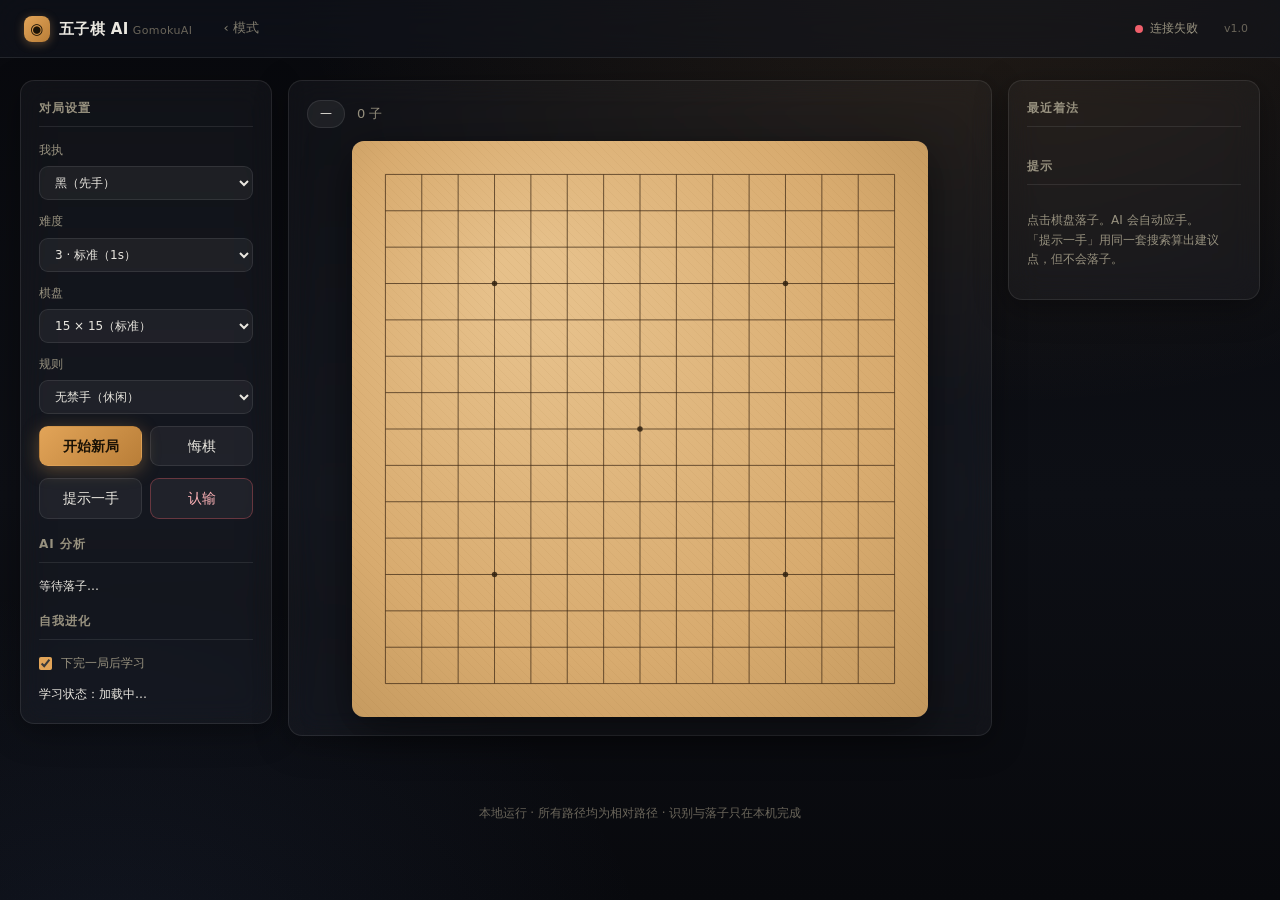
==== web/local.html @ 96d910c7 "五子棋 AI web 版：人机对弈 + 在线学习 + 实验室调参 + 网友对局采集" ====
<!DOCTYPE html>
<html lang="zh-CN">
<head>
<meta charset="UTF-8">
<meta name="viewport" content="width=device-width, initial-scale=1.0">
<title>人机对弈 · GomokuAI</title>
<link rel="stylesheet" href="static/style.css">
</head>
<body>

<header class="topbar">
  <a class="brand" href="hub.html">
    <span class="mark">◉</span>
    <span>五子棋 AI<span class="sub"> GomokuAI</span></span>
  </a>
  <nav class="nav">
    <a href="hub.html" class="back">‹ 模式</a>
  </nav>
  <div class="conn"><span id="dot" class="dot"></span><span id="connText">连接中…</span></div>
  <span id="ver" class="ver" title="版本">v1.0</span>
</header>

<main class="page">
<section class="layout">
  <aside class="panel side">
    <h2>对局设置</h2>
    <label>我执
      <select id="humanColor">
        <option value="1">黑（先手）</option>
        <option value="2">白（后手）</option>
      </select>
    </label>
    <label>难度
      <select id="level">
        <option value="1">1 · 很快（0.15s）</option>
        <option value="2">2 · 快速（0.4s）</option>
        <option value="3" selected>3 · 标准（1s）</option>
        <option value="4">4 · 较强（2.5s）</option>
        <option value="5">5 · 最强（5s）</option>
      </select>
    </label>
    <label>棋盘
      <select id="boardSize">
        <option value="15" selected>15 × 15（标准）</option>
        <option value="13">13 × 13</option>
        <option value="19">19 × 19</option>
      </select>
    </label>
    <label>规则
      <select id="rules">
        <option value="casual" selected>无禁手（休闲）</option>
        <option value="renju">连珠（黑方禁手）</option>
      </select>
    </label>
    <div class="row">
      <button id="btnNew" class="primary">开始新局</button>
      <button id="btnUndo">悔棋</button>
    </div>
    <div class="row">
      <button id="btnHint">提示一手</button>
      <button id="btnResign" class="danger">认输</button>
    </div>

    <h2>AI 分析</h2>
    <div id="analysis" class="kv small">等待落子…</div>

    <h2>自我进化</h2>
    <label class="switchrow">
      <input type="checkbox" id="learnToggle" checked>
      <span>下完一局后学习</span>
    </label>
    <div id="learnStatus" class="kv small">学习状态：加载中…</div>
  </aside>

  <div class="panel boardwrap">
    <div class="statusbar">
      <span id="turnBadge" class="badge">—</span>
      <span id="stoneCount" class="muted">0 子</span>
      <span class="spacer"></span>
      <span id="thinking" class="thinking hidden">AI 思考中<span class="dots"></span></span>
    </div>
    <div id="board" class="board"></div>
    <div id="result" class="result hidden"></div>
  </div>

  <aside class="panel side">
    <h2>最近着法</h2>
    <ol id="moves" class="moves"></ol>
    <h2>提示</h2>
    <p class="small muted">
      点击棋盘落子。AI 会自动应手。<br>
      「提示一手」用同一套搜索算出建议点，但不会落子。
    </p>
  </aside>
</section>
</main>

<footer class="foot">本地运行 · 所有路径均为相对路径 · 识别与落子只在本机完成</footer>

<script src="static/socket.io.min.js"></script>
<script src="config.js"></script>
<script src="static/app.js"></script>
<script>window.PAGE = "local";</script>
</body>
</html>
---- web/static/style.css ----
/* ============================================================
   五子棋 AI · 助手 —— 深色玻璃拟态 + 暖金木棋
   零构建：纯 CSS，复刻 glassmorphism / shadcn 现代美学。
   设计语言：深黑底 + 径向暖金光晕 + 磨砂玻璃卡片 + 暖金点缀。
   ============================================================ */
:root {
  /* 底色 */
  --bg0: #08090d;
  --bg1: #0d0f15;
  --bg2: #12151d;
  /* 玻璃 */
  --glass: rgba(255, 255, 255, 0.035);
  --glass-strong: rgba(255, 255, 255, 0.06);
  --glass-brd: rgba(255, 255, 255, 0.09);
  --glass-brd-strong: rgba(255, 255, 255, 0.16);
  /* 文字 */
  --text: #eae7e0;
  --muted: #97917f;
  --faint: #6a655a;
  /* 暖金 */
  --gold: #e2a458;
  --gold2: #f4c47f;
  --gold-deep: #b97e38;
  --gold-glow: rgba(226, 164, 88, 0.35);
  /* 功能色 */
  --ok: #3ecf8e;
  --warn: #e8b04b;
  --danger: #ef5f6b;
  /* 棋盘 */
  --wood: #d8ab6f;
  --wood2: #c2945a;
  --wood-dark: #a97a44;
  --radius: 14px;
  --radius-sm: 9px;
}

* { box-sizing: border-box; }

html, body { height: 100%; }

body {
  margin: 0;
  color: var(--text);
  font: 14px/1.6 "Segoe UI", "PingFang SC", "Microsoft YaHei", system-ui, sans-serif;
  background:
    radial-gradient(1200px 800px at 78% -8%, rgba(226, 164, 88, 0.13), transparent 60%),
    radial-gradient(1000px 700px at 8% 108%, rgba(96, 130, 200, 0.10), transparent 55%),
    linear-gradient(180deg, var(--bg0), var(--bg1) 55%, var(--bg0));
  background-attachment: fixed;
  -webkit-font-smoothing: antialiased;
}

a { color: inherit; }

/* ---------- 顶栏（内页） ---------- */
.topbar {
  display: flex; align-items: center; gap: 18px;
  padding: 0 24px; height: 58px;
  background: rgba(18, 21, 29, 0.6);
  backdrop-filter: blur(18px) saturate(140%);
  -webkit-backdrop-filter: blur(18px) saturate(140%);
  border-bottom: 1px solid var(--glass-brd);
  position: sticky; top: 0; z-index: 30;
}
.brand {
  display: flex; align-items: center; gap: 9px;
  font-size: 15px; font-weight: 700; letter-spacing: .4px;
  text-decoration: none; color: var(--text);
}
.brand .mark {
  width: 26px; height: 26px; border-radius: 8px;
  display: grid; place-items: center;
  background: linear-gradient(135deg, var(--gold), var(--gold-deep));
  color: #1a1206; font-size: 15px; font-weight: 800;
  box-shadow: 0 2px 10px var(--gold-glow);
}
.brand .sub { color: var(--faint); font-weight: 400; font-size: 11px; }
.nav { display: flex; gap: 2px; flex: 1; }
.nav a {
  color: var(--muted); text-decoration: none;
  padding: 7px 13px; border-radius: 9px; font-size: 13px;
  transition: color .15s, background .15s;
}
.nav a:hover { background: var(--glass-strong); color: var(--text); }
.nav a.active {
  background: linear-gradient(135deg, rgba(226,164,88,.18), rgba(185,126,56,.12));
  color: var(--gold2); border: 1px solid var(--glass-brd);
}
.nav .back { margin-right: 8px; opacity: .85; }

.conn { display: flex; align-items: center; gap: 7px; font-size: 12px; color: var(--muted); }
.dot { width: 8px; height: 8px; border-radius: 50%; background: var(--danger); }
.dot.on { background: var(--ok); box-shadow: 0 0 10px var(--ok); }

/* 版本号（彩蛋入口） */
.ver {
  font-size: 11px; color: var(--faint); cursor: default;
  user-select: none; padding: 3px 8px; border-radius: 6px;
  transition: color .15s;
}
.ver:hover { color: var(--muted); }
.ver.hot { color: var(--gold2); animation: verPop .3s ease; }
@keyframes verPop { 50% { transform: scale(1.18); } }

/* ---------- 布局 ---------- */
.page { padding: 22px 20px 48px; max-width: 1360px; margin: 0 auto; }
.layout {
  display: grid;
  grid-template-columns: 252px minmax(0, 1fr) 252px;
  gap: 16px;
  align-items: start;
}
@media (max-width: 1200px) {
  .layout { grid-template-columns: 230px minmax(0, 1fr) 230px; }
}
@media (max-width: 980px) {
  .layout { grid-template-columns: 1fr; }
}

.panel {
  background: var(--glass);
  backdrop-filter: blur(14px) saturate(130%);
  -webkit-backdrop-filter: blur(14px) saturate(130%);
  border: 1px solid var(--glass-brd);
  border-radius: var(--radius);
  padding: 18px;
  box-shadow: 0 8px 32px rgba(0,0,0,.35);
}
.panel.side { display: flex; flex-direction: column; gap: 12px; }
.panel h2 {
  font-size: 12px; font-weight: 700; color: var(--muted);
  text-transform: uppercase; letter-spacing: 1px;
  margin: 4px 0 2px; padding-bottom: 8px;
  border-bottom: 1px solid var(--glass-brd);
}
.panel h2:first-child { margin-top: 0; }
.panel h3 { font-size: 13px; color: var(--muted); margin: 16px 0 8px; }

label {
  display: flex; flex-direction: column; gap: 6px;
  font-size: 12px; color: var(--muted);
}
label.check { flex-direction: row; align-items: center; gap: 8px; }
label.row-inline { flex-direction: row; align-items: center; }
label.switchrow { flex-direction: row; align-items: center; gap: 9px; cursor: pointer; color: var(--text); }
label.switchrow input { margin: 0; }
label.switchrow span { color: var(--muted); }

select, input[type=number], input[type=text], input[type=password], button {
  font: inherit;
  background: rgba(255,255,255,.05);
  color: var(--text);
  border: 1px solid var(--glass-brd);
  border-radius: var(--radius-sm);
  padding: 8px 11px;
  outline: none;
  transition: border-color .15s, background .15s;
}
select:focus, input:focus { border-color: var(--gold); background: rgba(255,255,255,.07); }
select[size] { padding: 4px; }
select[size] option { padding: 5px 7px; border-radius: 4px; background: var(--bg2); }
input[type=checkbox] { accent-color: var(--gold); }

button {
  cursor: pointer;
  transition: transform .1s, background .15s, border-color .15s, box-shadow .15s;
  white-space: nowrap; font-weight: 500;
}
button:hover { background: rgba(255,255,255,.1); border-color: var(--glass-brd-strong); }
button:active { transform: translateY(1px); }
button.primary {
  background: linear-gradient(135deg, var(--gold), var(--gold-deep));
  border-color: transparent; color: #1a1206; font-weight: 700;
  box-shadow: 0 4px 18px var(--gold-glow);
}
button.primary:hover { filter: brightness(1.08); box-shadow: 0 6px 24px var(--gold-glow); }
button.ghost { background: transparent; }
button.danger { color: #ffb3b8; border-color: rgba(239,95,107,.35); }
button.danger:hover { background: rgba(239,95,107,.14); }
button.block { width: 100%; }
button:disabled { opacity: .4; cursor: not-allowed; }

.row { display: flex; gap: 8px; }
.row > button { flex: 1; }

.kv { display: flex; flex-direction: column; gap: 5px; }
.kv .k { color: var(--muted); }
.kv .v { color: var(--text); font-variant-numeric: tabular-nums; }
.kv > div { display: flex; justify-content: space-between; gap: 10px; }
.kv > div .v { text-align: right; word-break: break-all; }

.small { font-size: 12px; }
.muted { color: var(--muted); }
.hidden { display: none !important; }
.spacer { flex: 1; }
pre, code, .mono { font-family: "Cascadia Mono", "JetBrains Mono", Consolas, monospace; }
pre.code {
  background: rgba(0,0,0,.3); border: 1px solid var(--glass-brd); border-radius: var(--radius-sm);
  padding: 11px; font-size: 12px; overflow: auto; margin: 0;
  max-height: 230px; white-space: pre-wrap; word-break: break-word;
}

/* ---------- 落地页 ---------- */
.hero {
  min-height: 100vh;
  display: flex; flex-direction: column;
  align-items: center; justify-content: center;
  text-align: center; padding: 40px 24px;
  position: relative; overflow: hidden;
}
.hero .board-mini {
  position: absolute; inset: 0; pointer-events: none; opacity: .5;
}
.hero .board-mini canvas {
  position: absolute; left: 50%; top: 50%;
  transform: translate(-50%, -50%);
  width: min(88vh, 68vw); height: min(88vh, 68vw);
  border-radius: 16px; box-shadow: 0 20px 80px rgba(0,0,0,.6);
}
.hero .veil {
  position: absolute; inset: 0;
  background:
    radial-gradient(60% 60% at 50% 42%, rgba(8,9,13,.55), rgba(8,9,13,.92) 75%);
}
.hero .inner { position: relative; z-index: 2; }
.hero .eyebrow {
  font-size: 13px; letter-spacing: 4px; color: var(--gold2);
  text-transform: uppercase; margin-bottom: 18px;
}
.hero h1 {
  font-size: clamp(40px, 7vw, 72px); margin: 0; font-weight: 800;
  letter-spacing: 2px; line-height: 1.05;
  background: linear-gradient(180deg, #fff, #d9cfbb);
  -webkit-background-clip: text; background-clip: text; color: transparent;
}
.hero .tagline {
  font-size: 17px; color: var(--muted); margin: 20px 0 0; max-width: 560px;
}
.hero .cta { margin-top: 40px; }
.btn-lg {
  font-size: 16px; padding: 15px 44px; border-radius: 14px;
  font-weight: 700;
}
.hero .hint { margin-top: 26px; font-size: 12px; color: var(--faint); }
.hero .footline {
  position: absolute; bottom: 22px; left: 0; right: 0; z-index: 2;
  font-size: 12px; color: var(--faint);
}

/* ---------- 模式选择（hub） ---------- */
.hub { min-height: 100vh; display: flex; flex-direction: column; align-items: center; justify-content: center; padding: 40px 24px; }
.hub h1 { font-size: 26px; font-weight: 700; margin: 0 0 6px; }
.hub .sub { color: var(--muted); margin: 0 0 36px; }
.cards { display: flex; gap: 22px; flex-wrap: wrap; justify-content: center; }
.card {
  width: 300px; padding: 30px 28px; border-radius: 18px;
  background: var(--glass);
  backdrop-filter: blur(16px) saturate(130%);
  -webkit-backdrop-filter: blur(16px) saturate(130%);
  border: 1px solid var(--glass-brd);
  text-decoration: none; color: var(--text);
  display: flex; flex-direction: column; gap: 12px;
  transition: transform .18s, border-color .18s, box-shadow .18s;
  position: relative; overflow: hidden;
}
.card:hover {
  transform: translateY(-5px);
  border-color: var(--glass-brd-strong);
  box-shadow: 0 18px 50px rgba(0,0,0,.5), 0 0 0 1px var(--gold-glow);
}
.card .icon {
  width: 52px; height: 52px; border-radius: 14px;
  display: grid; place-items: center; font-size: 24px;
  background: linear-gradient(135deg, var(--gold), var(--gold-deep));
  color: #1a1206; box-shadow: 0 6px 20px var(--gold-glow);
}
.card.alt .icon {
  background: linear-gradient(135deg, #6b8fd4, #4a5f9e);
  color: #0c1220; box-shadow: 0 6px 20px rgba(107,143,212,.35);
}
.card h2 { font-size: 19px; margin: 4px 0 0; }
.card p { color: var(--muted); font-size: 13px; margin: 0; line-height: 1.5; }
.card .go { margin-top: auto; color: var(--gold2); font-size: 13px; font-weight: 600; }
.card .go::after { content: " →"; }

/* ---------- 棋盘 ---------- */
.boardwrap { display: flex; flex-direction: column; gap: 12px; justify-content: center; }
.statusbar {
  display: flex; align-items: center; gap: 12px;
  font-size: 13px; min-height: 30px; flex-wrap: wrap;
}
.badge {
  background: rgba(255,255,255,.06); border: 1px solid var(--glass-brd);
  padding: 3px 12px; border-radius: 20px; font-size: 12px;
}
.badge.live { border-color: rgba(62,207,142,.5); color: var(--ok); }
.badge.err { border-color: rgba(239,95,107,.5); color: #ff9aa1; }
.badge.think { border-color: rgba(232,176,75,.5); color: var(--warn); }

.board {
  position: relative;
  width: min(64vh, 100%);
  aspect-ratio: 1 / 1;
  margin: 0 auto;
  border-radius: 12px;
  box-shadow: 0 12px 44px rgba(0,0,0,.55), inset 0 0 0 1px rgba(255,255,255,.14);
  user-select: none;
  overflow: hidden;
}
.board canvas { display: block; width: 100%; height: 100%; }

.result {
  text-align: center; font-size: 18px; font-weight: 700;
  padding: 14px; border-radius: 12px;
  background: rgba(255,255,255,.04); border: 1px solid var(--glass-brd);
}
.result.win { border-color: rgba(62,207,142,.5); color: #7ee9b5; }
.result.lose { border-color: rgba(239,95,107,.5); color: #ff9aa1; }
.result.draw { border-color: rgba(232,176,75,.5); color: var(--warn); }

.thinking { color: var(--warn); font-size: 13px; }
.dots::after {
  content: ""; animation: dots 1.2s steps(4, end) infinite;
}
@keyframes dots {
  0% { content: ""; } 25% { content: "."; } 50% { content: ".."; } 75% { content: "..."; }
}

/* ---------- 着法列表 ---------- */
.moves {
  margin: 0; padding-left: 22px; font-size: 12px;
  max-height: 280px; overflow: auto; color: var(--muted);
  font-variant-numeric: tabular-nums;
}
.moves li { padding: 2px 0; }
.moves li.ai { color: var(--gold2); }
.moves li.sync { color: #7e9bd4; }
.moves li:last-child { color: var(--text); font-weight: 600; }

/* ---------- 日志 ---------- */
.log {
  background: rgba(0,0,0,.3); border: 1px solid var(--glass-brd); border-radius: var(--radius-sm);
  padding: 9px 11px; font-size: 12px; height: 190px; overflow: auto;
  font-family: "Cascadia Mono", Consolas, monospace;
}
.log.tall { height: 400px; }
.log .l { padding: 2px 0; color: var(--muted); border-bottom: 1px solid rgba(255,255,255,.04); }
.log .l b { color: var(--text); font-weight: 500; }
.log .l.ok { color: #7ee9b5; }
.log .l.warn { color: var(--warn); }
.log .l.err { color: #ff9aa1; }

/* ---------- 识别预览 ---------- */
.preview {
  background: rgba(0,0,0,.3); border: 1px solid var(--glass-brd); border-radius: var(--radius-sm);
  min-height: 150px; display: flex; align-items: center; justify-content: center;
  overflow: hidden;
}
.preview img, .shot img { display: block; width: 100%; height: auto; }
.shotwrap { display: flex; flex-direction: column; gap: 12px; }
.shot {
  background: rgba(0,0,0,.3); border: 1px solid var(--glass-brd); border-radius: var(--radius-sm);
  min-height: 300px; display: flex; align-items: center; justify-content: center;
  overflow: auto;
}
.gridtext {
  background: rgba(0,0,0,.3); border: 1px solid var(--glass-brd); border-radius: var(--radius-sm);
  padding: 10px; font-size: 12px; margin: 0; overflow: auto; max-height: 300px;
  line-height: 1.35;
}
.statline { display: flex; gap: 22px; flex-wrap: wrap; }
.statline b { color: var(--text); font-weight: 500; }

/* ---------- 实验室解锁 ---------- */
.lockbox {
  max-width: 420px; margin: 60px auto; text-align: center;
}
.lockbox .big { font-size: 40px; margin-bottom: 10px; }
.lockbox input { width: 100%; text-align: center; letter-spacing: 2px; margin: 14px 0; }

.foot {
  text-align: center; color: var(--faint); font-size: 12px;
  padding: 20px 0 26px;
}
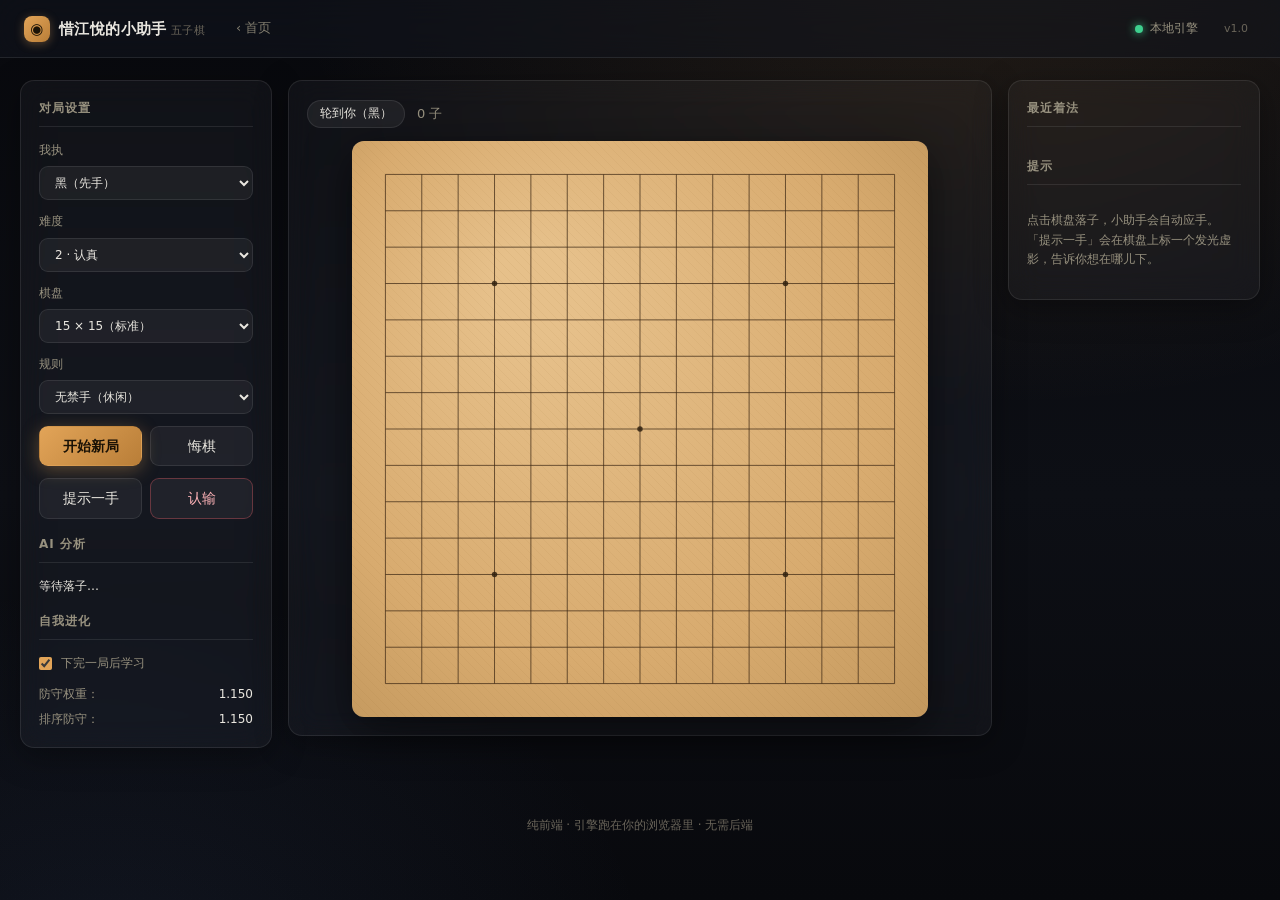
==== commit 1d0584ef: "三档难度重构：实测排名定档，修复右下角落子+提示虚影 - 难度从 5 档砍成 3 档（敷衍/认真/全力），参数由循环赛实测选出而非拍脑袋 - 修复平局兜底总取右下角：同分改为越靠天元越优先，根节点收集" ====
--- a/web/local.html
+++ b/web/local.html
@@ -3,20 +3,20 @@
 <head>
 <meta charset="UTF-8">
 <meta name="viewport" content="width=device-width, initial-scale=1.0">
-<title>人机对弈 · GomokuAI</title>
+<title>对弈 · 惜江悅的小助手</title>
 <link rel="stylesheet" href="static/style.css">
 </head>
 <body>
 
 <header class="topbar">
-  <a class="brand" href="hub.html">
+  <a class="brand" href="index.html">
     <span class="mark">◉</span>
-    <span>五子棋 AI<span class="sub"> GomokuAI</span></span>
+    <span>惜江悅的小助手<span class="sub"> 五子棋</span></span>
   </a>
   <nav class="nav">
-    <a href="hub.html" class="back">‹ 模式</a>
+    <a href="index.html" class="back">‹ 首页</a>
   </nav>
-  <div class="conn"><span id="dot" class="dot"></span><span id="connText">连接中…</span></div>
+  <div class="conn"><span id="dot" class="dot on"></span><span id="connText">本地引擎</span></div>
   <span id="ver" class="ver" title="版本">v1.0</span>
 </header>
 
@@ -32,11 +32,9 @@
     </label>
     <label>难度
       <select id="level">
-        <option value="1">1 · 很快（0.15s）</option>
-        <option value="2">2 · 快速（0.4s）</option>
-        <option value="3" selected>3 · 标准（1s）</option>
-        <option value="4">4 · 较强（2.5s）</option>
-        <option value="5">5 · 最强（5s）</option>
+        <option value="1">1 · 敷衍</option>
+        <option value="2" selected>2 · 认真</option>
+        <option value="3">3 · 全力</option>
       </select>
     </label>
     <label>棋盘
@@ -77,9 +75,10 @@
       <span id="turnBadge" class="badge">—</span>
       <span id="stoneCount" class="muted">0 子</span>
       <span class="spacer"></span>
-      <span id="thinking" class="thinking hidden">AI 思考中<span class="dots"></span></span>
+      <span id="thinking" class="thinking hidden">小助手正在想<span class="dots"></span></span>
     </div>
     <div id="board" class="board"></div>
+    <div id="persona" class="persona hidden"></div>
     <div id="result" class="result hidden"></div>
   </div>
 
@@ -88,17 +87,18 @@
     <ol id="moves" class="moves"></ol>
     <h2>提示</h2>
     <p class="small muted">
-      点击棋盘落子。AI 会自动应手。<br>
-      「提示一手」用同一套搜索算出建议点，但不会落子。
+      点击棋盘落子，小助手会自动应手。<br>
+      「提示一手」会在棋盘上标一个发光虚影，告诉你想在哪儿下。
     </p>
   </aside>
 </section>
 </main>
 
-<footer class="foot">本地运行 · 所有路径均为相对路径 · 识别与落子只在本机完成</footer>
+<footer class="foot">纯前端 · 引擎跑在你的浏览器里 · 无需后端</footer>
 
-<script src="static/socket.io.min.js"></script>
 <script src="config.js"></script>
+<script src="static/engine.js"></script>
+<script src="static/persona.js"></script>
 <script src="static/app.js"></script>
 <script>window.PAGE = "local";</script>
 </body>
--- a/web/static/style.css
+++ b/web/static/style.css
@@ -318,6 +318,28 @@
 .result.lose { border-color: rgba(239,95,107,.5); color: #ff9aa1; }
 .result.draw { border-color: rgba(232,176,75,.5); color: var(--warn); }
 
+/* 台词气泡：AI 说话的地方 */
+.persona {
+  margin-top: 12px;
+  padding: 10px 14px;
+  border-radius: 12px;
+  font-size: 13px;
+  line-height: 1.55;
+  background: rgba(255,255,255,.045);
+  border: 1px solid var(--glass-brd);
+  border-left: 3px solid var(--gold);
+  color: var(--text);
+  animation: personaIn .22s ease-out;
+}
+.persona.win { border-left-color: #3ecf8e; }
+.persona.lose { border-left-color: #ef5f6b; }
+.persona.draw { border-left-color: var(--warn); }
+.persona.taunt, .persona.warn { border-left-color: var(--warn); color: var(--warn); }
+@keyframes personaIn {
+  from { opacity: 0; transform: translateY(-4px); }
+  to { opacity: 1; transform: none; }
+}
+
 .thinking { color: var(--warn); font-size: 13px; }
 .dots::after {
   content: ""; animation: dots 1.2s steps(4, end) infinite;
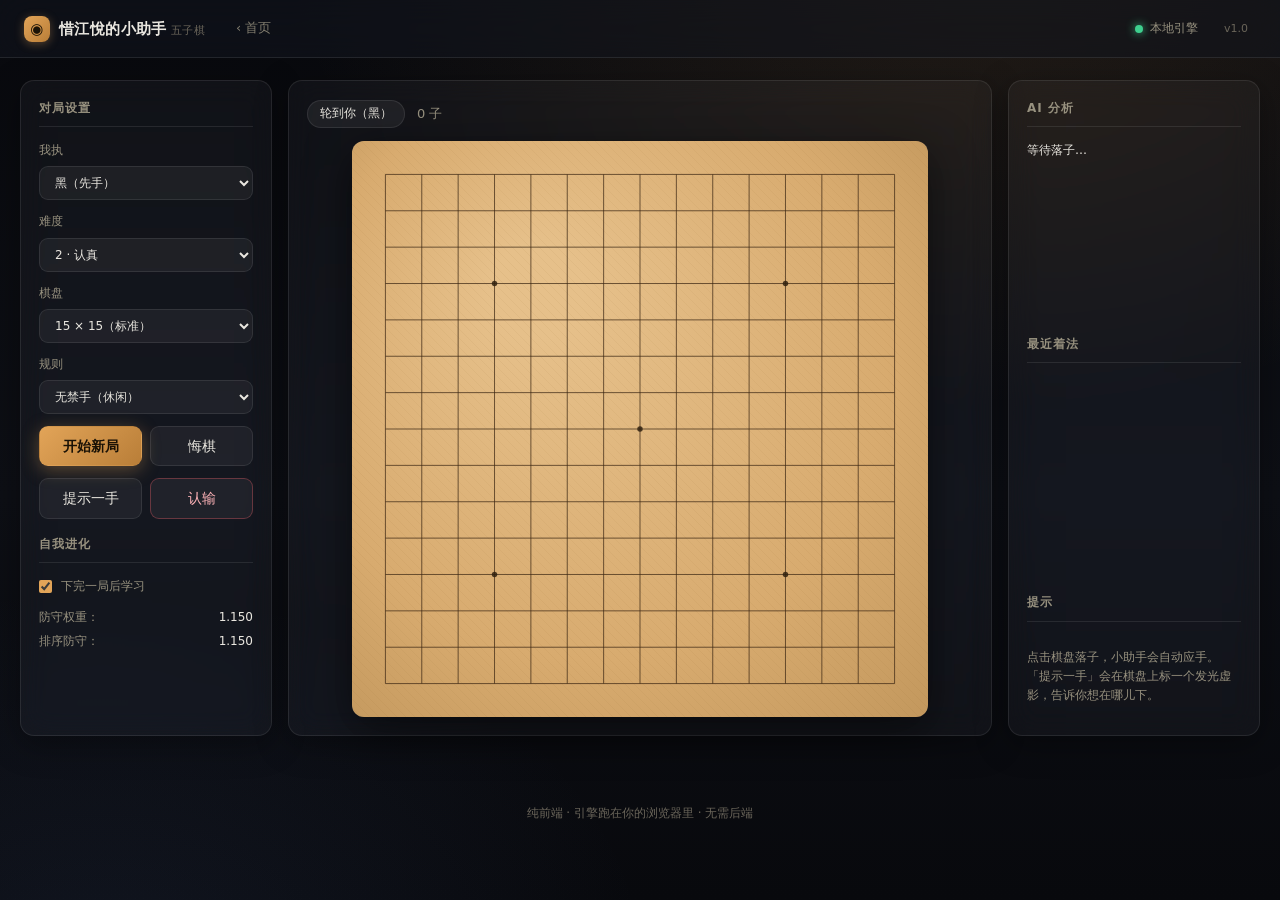
==== commit 06b802d5: "UI 布局重构 + 台词注入燕云角色气质 - 左右栏等高对齐（align-items stretch），消除中栏下方长空白 - AI 分析从左边挪到右边，与最近着法上下分栏，各自固定高度不随落子跳动 " ====
--- a/web/local.html
+++ b/web/local.html
@@ -59,9 +59,6 @@
       <button id="btnResign" class="danger">认输</button>
     </div>
 
-    <h2>AI 分析</h2>
-    <div id="analysis" class="kv small">等待落子…</div>
-
     <h2>自我进化</h2>
     <label class="switchrow">
       <input type="checkbox" id="learnToggle" checked>
@@ -83,8 +80,10 @@
   </div>
 
   <aside class="panel side">
+    <h2>AI 分析</h2>
+    <div id="analysis" class="kv small analysis-box">等待落子…</div>
     <h2>最近着法</h2>
-    <ol id="moves" class="moves"></ol>
+    <ol id="moves" class="moves fill"></ol>
     <h2>提示</h2>
     <p class="small muted">
       点击棋盘落子，小助手会自动应手。<br>
--- a/web/static/style.css
+++ b/web/static/style.css
@@ -108,7 +108,7 @@
   display: grid;
   grid-template-columns: 252px minmax(0, 1fr) 252px;
   gap: 16px;
-  align-items: start;
+  align-items: stretch;
 }
 @media (max-width: 1200px) {
   .layout { grid-template-columns: 230px minmax(0, 1fr) 230px; }
@@ -127,6 +127,9 @@
   box-shadow: 0 8px 32px rgba(0,0,0,.35);
 }
 .panel.side { display: flex; flex-direction: column; gap: 12px; }
+.panel.side .fill { flex: 1; }
+/* 分析面板固定高度，不随落子数变化 */
+.analysis-box { height: 178px; overflow: auto; }
 .panel h2 {
   font-size: 12px; font-weight: 700; color: var(--muted);
   text-transform: uppercase; letter-spacing: 1px;
@@ -351,9 +354,10 @@
 /* ---------- 着法列表 ---------- */
 .moves {
   margin: 0; padding-left: 22px; font-size: 12px;
-  max-height: 280px; overflow: auto; color: var(--muted);
+  overflow: auto; color: var(--muted);
   font-variant-numeric: tabular-nums;
 }
+.moves.fill { flex: 1; min-height: 200px; max-height: 46vh; }
 .moves li { padding: 2px 0; }
 .moves li.ai { color: var(--gold2); }
 .moves li.sync { color: #7e9bd4; }
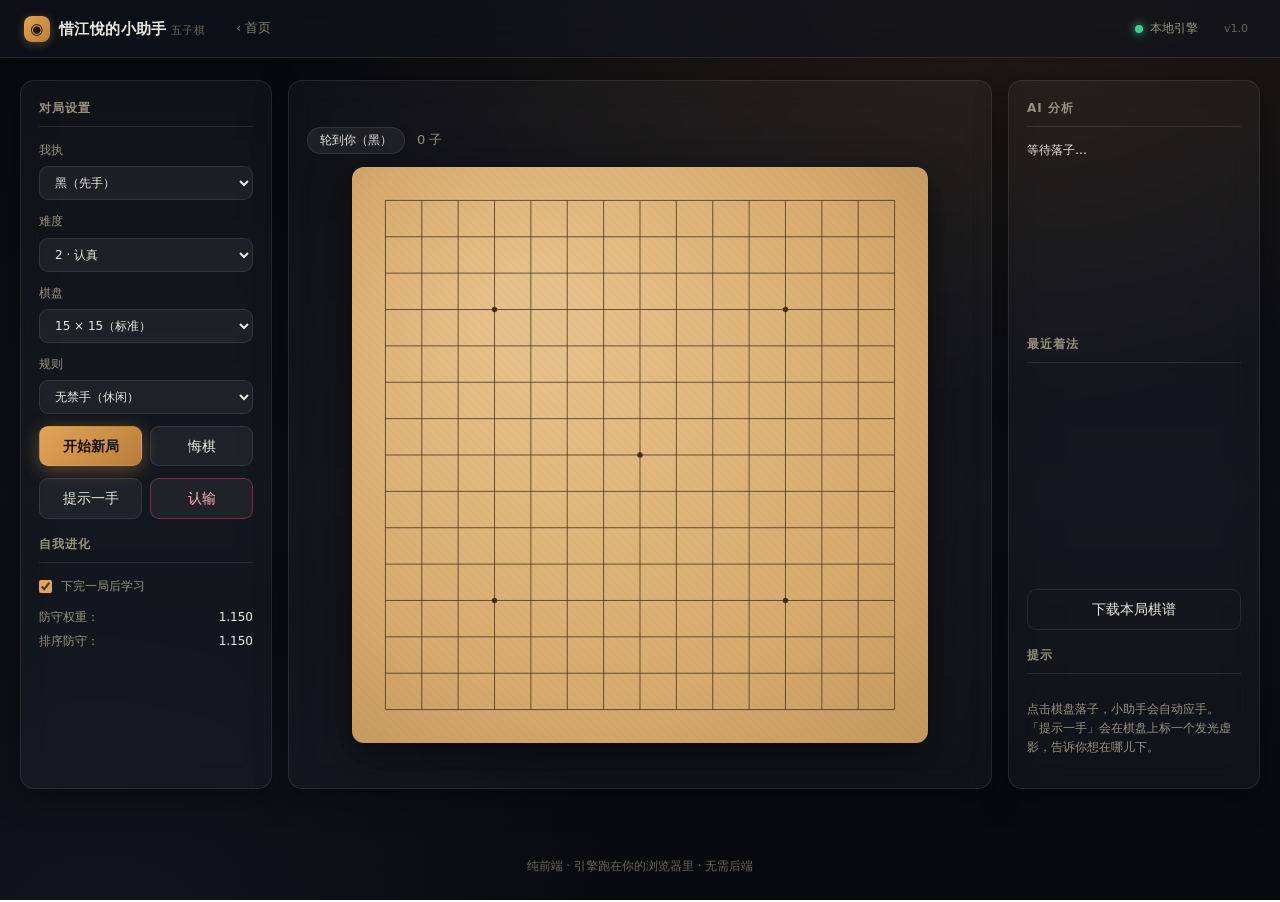
==== commit 6762ebc9: "自对弈调参：实测参数峰值 + 下载棋谱入口 + 提高难度 - 新增 tools/_tune_peak.py / _tune_peak2.py：自对弈扫描 defense_weight/宽度/时间预算 " ====
--- a/web/local.html
+++ b/web/local.html
@@ -84,6 +84,9 @@
     <div id="analysis" class="kv small analysis-box">等待落子…</div>
     <h2>最近着法</h2>
     <ol id="moves" class="moves fill"></ol>
+    <div class="row">
+      <button id="btnSave" class="ghost">下载本局棋谱</button>
+    </div>
     <h2>提示</h2>
     <p class="small muted">
       点击棋盘落子，小助手会自动应手。<br>
--- a/web/static/style.css
+++ b/web/static/style.css
@@ -332,12 +332,28 @@
   border: 1px solid var(--glass-brd);
   border-left: 3px solid var(--gold);
   color: var(--text);
+  display: flex; align-items: flex-start; gap: 10px;
   animation: personaIn .22s ease-out;
 }
 .persona.win { border-left-color: #3ecf8e; }
 .persona.lose { border-left-color: #ef5f6b; }
 .persona.draw { border-left-color: var(--warn); }
 .persona.taunt, .persona.warn { border-left-color: var(--warn); color: var(--warn); }
+.persona.hint { border-left-color: var(--gold2); }
+
+/* 角色头像：姓字 + 专属底色（纯 CSS，零图片） */
+.p-avatar {
+  flex: 0 0 auto; width: 34px; height: 34px;
+  border-radius: 10px; display: grid; place-items: center;
+  font-size: 17px; font-weight: 800; color: #fff;
+  text-shadow: 0 1px 3px rgba(0,0,0,.4);
+  box-shadow: inset 0 0 0 1px rgba(255,255,255,.18), 0 2px 8px rgba(0,0,0,.35);
+}
+.p-body { display: flex; flex-direction: column; gap: 2px; min-width: 0; }
+.p-who { font-size: 12px; font-weight: 700; color: var(--gold2); }
+.p-title { font-weight: 400; color: var(--muted); font-size: 11px; }
+.p-text { color: var(--text); }
+.persona.taunt .p-text, .persona.warn .p-text { color: var(--warn); }
 @keyframes personaIn {
   from { opacity: 0; transform: translateY(-4px); }
   to { opacity: 1; transform: none; }
